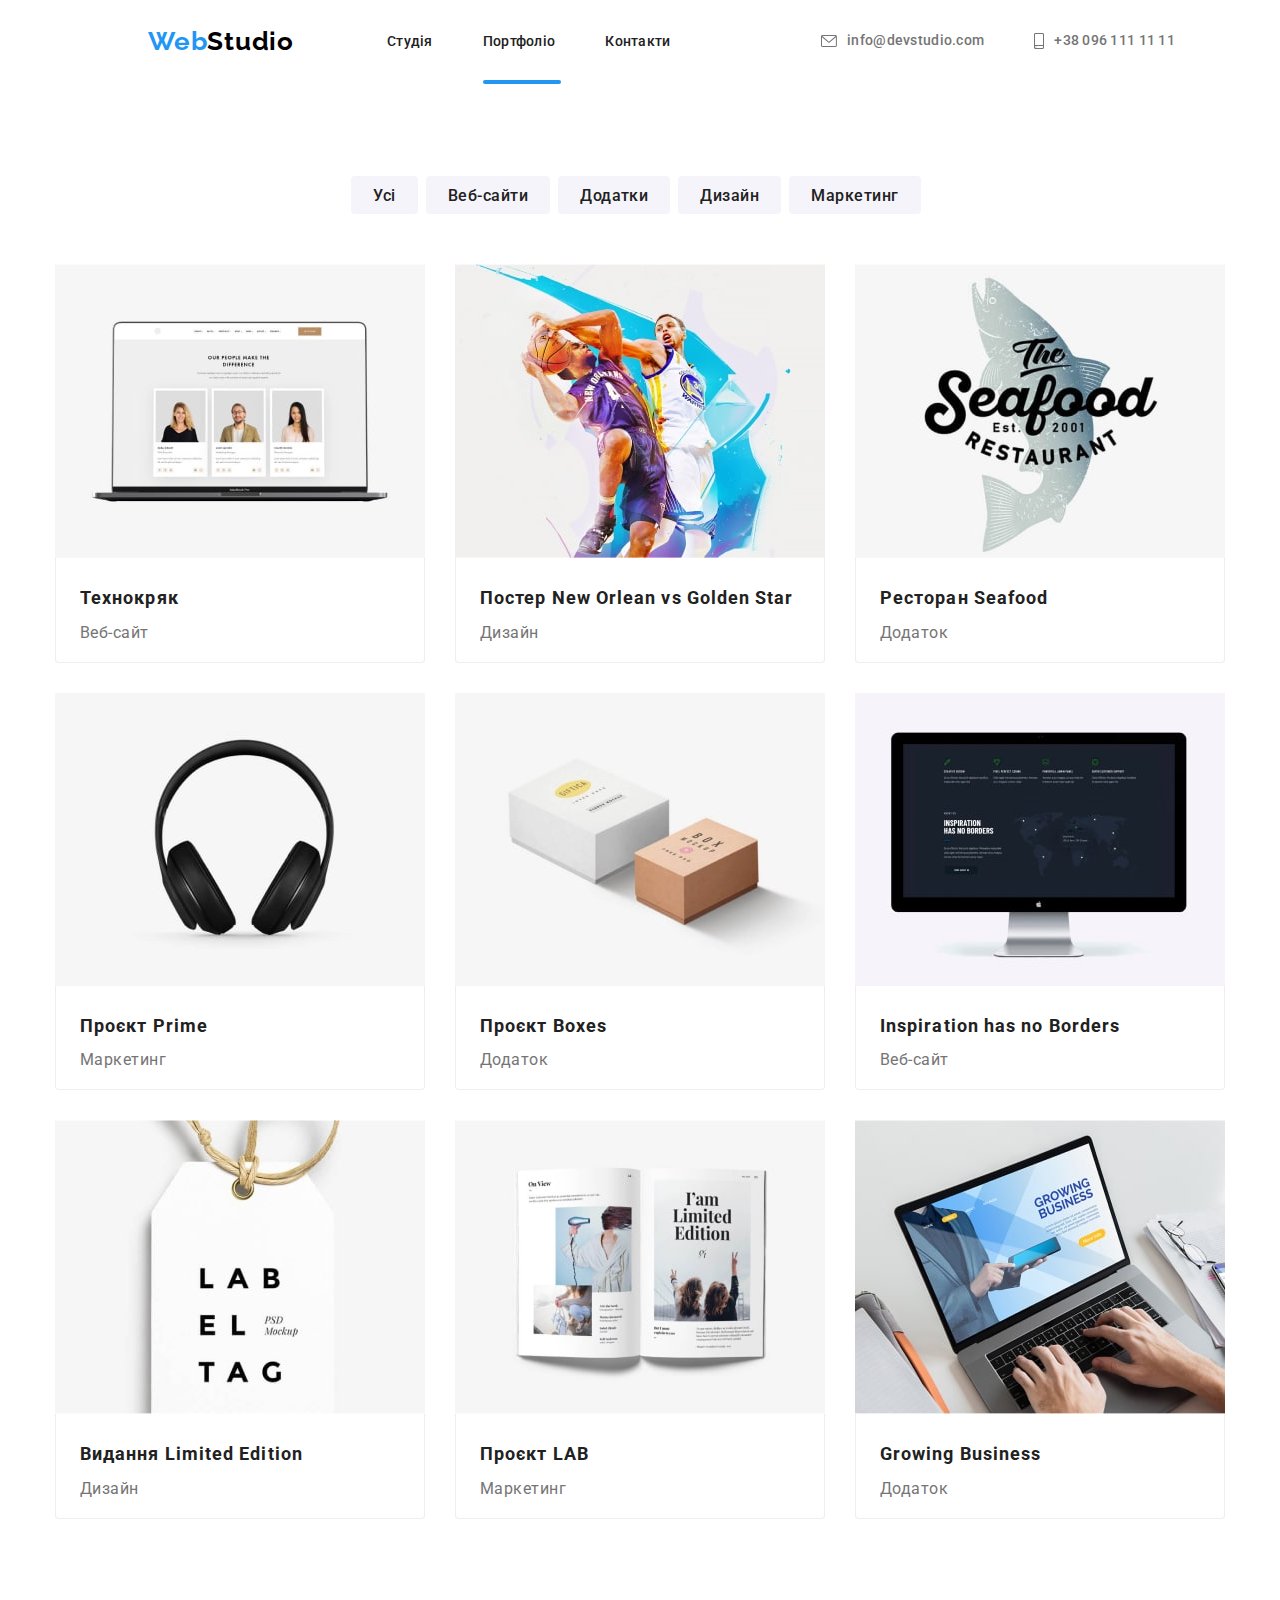
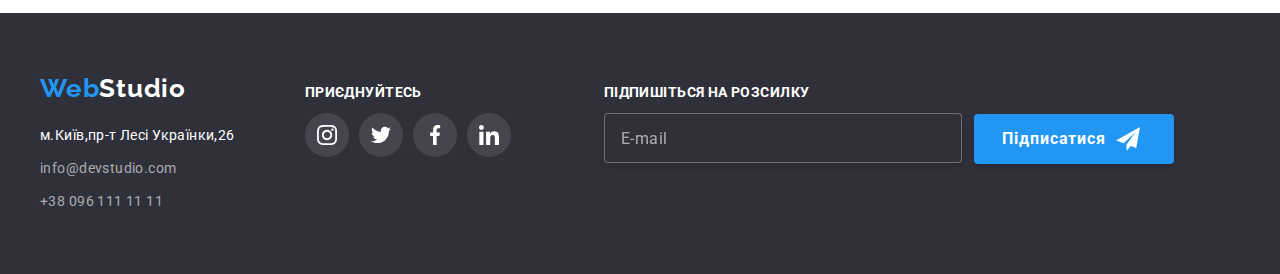
==== portfolio.html @ 2e9f2932 "Add files via upload" ====
<!DOCTYPE html>
<html lang="uk">
  <head>
    <meta charset="UTF-8" />
    <meta http-equiv="X-UA-Compatible" content="IE=edge" />
    <meta name="viewport" content="width=device-width, initial-scale=1.0" />
    <link rel="preconnect" href="https://fonts.googleapis.com" />
    <link rel="preconnect" href="https://fonts.gstatic.com" crossorigin />
    <link rel="preconnect" href="https://fonts.googleapis.com" />
    <link rel="preconnect" href="https://fonts.gstatic.com" crossorigin />
    <link
      href="https://fonts.googleapis.com/css2?family=Raleway:ital,wght@0,700;1,200&family=Roboto:wght@400;500;700;900&display=swap"
      rel="stylesheet"
    />
    <link
      rel="stylesheet"
      href="https://cdnjs.cloudflare.com/ajax/libs/modern-normalize/1.1.0/modern-normalize.min.css"
    />
    <link rel="stylesheet" href="./Styles/styles.css" />
    <link rel="stylesheet" href="./css/main.min.css"/>
    <title>portfolio</title>
  </head>
  <body>
    <header class="header">
      <div class="container header-container">
        <nav class="header-navigation">
          <a href="logo" class="header-navigation__logo">
            <span class="header-navigation__web">Web</span>Studio</a>
          <ul class="header-navigation__list">
            <li class="header-navigation__item">
              <a href="./index.html" class="header-navigation__link">Студія</a>
            </li>
            <li class="header-navigation__item">
              <a href="./portfolio.html" class="header-navigation__link active  current">Портфоліо</a>
            </li>
            <li class="header-navigation__item">
              <a href="Контакти" class="header-navigation__link">Контакти</a>
            </li>
          </ul>
        </nav>
        <ul class="contacts">
          <li class="contacts__list">
            <a href="info@devstudio.com" class="contacts__link">
              <svg class="contact__icon" width="16" height="12">
                <use href="./img/studioimg/symbol-defs.svg#icon-envelope"></use>
              </svg>
              <span> info@devstudio.com</span></a
            >
          </li>
          <li class="contacts__list">
            <a href="tel:+380961111111" class="contacts__link">
              <svg class="contact__icon" width="10" height="16">
                <use href="./img/studioimg/symbol-defs.svg#icon-smartphone"></use>
              </svg>
              <span>+38 096 111 11 11</span></a
            >
          </li>
        </ul>
      </div>
    </header>
    <!-- projects -->
    <main class="section-main">
      <section class="buttons-list">
        <div class="container-portfolio">
          <div class="portfolio-bnt">
            <ul class="btn-items">
              <li>
                <button type="button" class="button pointer btn">Усі</button>
              </li>
              <li>
                <button type="button" class="button pointer btn">
                  Веб-сайти
                </button>
              </li>
              <li>
                <button type="button" class="button pointer btn">
                  Додатки
                </button>
              </li>
              <li>
                <button type="button" class="button pointer btn">Дизайн</button>
              </li>
              <li>
                <button type="button" class="button pointer btn">
                  Маркетинг
                </button>
              </li>
            </ul>
          </div>
          <ul class="portfolio-title">
            <li class="portfolio-list">
              <a class="portfolio-link" href="#">
                <div class="portfolio-overlay">
                  <img
                    src="./img/imgportfolio/img(1).jpg"
                    alt="Розробка Веб-сайта"
                    width="370"
                    height="404"
                  />
                  <p class="overlay-text">
                    Ресурс пропонує комплексні пропозиції з різним рівнем
                    функціоналу та сервісів. Все це дозволить відвідувачу
                    отримати вичерпні відомості про компанію чи приватну особу.
                  </p>
                </div>
                <div class="porfolio-text">
                  <h2 class="portfolio-sample">Технокряк</h2>
                  <p class="portfolio-info">Веб-сайт</p>
                </div>
              </a>
            </li>
            <li class="portfolio-list">
              <a class="portfolio-link" href="#">
                <div class="portfolio-overlay">
                  <img
                    src="./img/imgportfolio/img(2).jpg"
                    alt="Два баскетболиста"
                    width="370"
                  />
                  <p class="overlay-text">
                    Ресурс пропонує комплексні пропозиції з різним рівнем
                    функціоналу та сервісів. Все це дозволить відвідувачу
                    отримати вичерпні відомості про компанію чи приватну особу.
                  </p>
                </div>
                <div class="porfolio-text">
                  <h2 class="portfolio-sample">
                    Постер New Orlean vs Golden Star
                  </h2>
                  <p class="portfolio-info">Дизайн</p>
                </div>
              </a>
            </li>
            <li class="portfolio-list">
              <a class="portfolio-link" href="#">
                <div class="portfolio-overlay">
                  <img
                    src="./img/imgportfolio/img(3).jpg"
                    alt="Логотип ресторана"
                    width="370"
                  />
                  <p class="overlay-text">
                    Ресурс пропонує комплексні пропозиції з різним рівнем
                    функціоналу та сервісів. Все це дозволить відвідувачу
                    отримати вичерпні відомості про компанію чи приватну особу.
                  </p>
                </div>
                <div class="porfolio-text">
                  <h2 class="portfolio-sample">Ресторан Seafood</h2>
                  <p class="portfolio-info">Додаток</p>
                </div>
              </a>
            </li>
            <li class="portfolio-list">
              <a class="portfolio-link" href="#">
                <div class="portfolio-overlay">
                  <img
                    src="./img/imgportfolio/img(4).jpg"
                    alt="Наушники"
                    width="370"
                  />
                  <p class="overlay-text">
                    Ресурс пропонує комплексні пропозиції з різним рівнем
                    функціоналу та сервісів. Все це дозволить відвідувачу
                    отримати вичерпні відомості про компанію чи приватну особу.
                  </p>
                </div>
                <div class="porfolio-text">
                  <h2 class="portfolio-sample">Проєкт Prime</h2>
                  <p class="portfolio-info">Маркетинг</p>
                </div>
              </a>
            </li>
            <li class="portfolio-list">
              <a class="portfolio-link" href="#">
                <div class="portfolio-overlay">
                  <img
                    src="./img/imgportfolio/img(5).jpg"
                    alt="Две коробки"
                    width="370"
                  />
                  <p class="overlay-text">
                    Ресурс пропонує комплексні пропозиції з різним рівнем
                    функціоналу та сервісів. Все це дозволить відвідувачу
                    отримати вичерпні відомості про компанію чи приватну особу.
                  </p>
                </div>
                <div class="porfolio-text">
                  <h2 class="portfolio-sample">Проєкт Boxes</h2>
                  <p class="portfolio-info">Додаток</p>
                </div>
              </a>
            </li>
            <li class="portfolio-list">
              <a class="portfolio-link" href="#">
                <div class="portfolio-overlay">
                  <img
                    src="./img/imgportfolio/img(6).jpg"
                    alt="Дизайн проекта на монитор"
                    width="370"
                  />
                  <p class="overlay-text">
                    Ресурс пропонує комплексні пропозиції з різним рівнем
                    функціоналу та сервісів. Все це дозволить відвідувачу
                    отримати вичерпні відомості про компанію чи приватну особу.
                  </p>
                </div>
                <div class="porfolio-text">
                  <h2 class="portfolio-sample">Inspiration has no Borders</h2>
                  <p class="portfolio-info">Веб-сайт</p>
                </div>
              </a>
            </li>
            <li class="portfolio-list">
              <a class="portfolio-link" href="#">
                <div class="portfolio-overlay">
                  <img
                    src="./img/imgportfolio/img(7).jpg"
                    alt="Открытая книга"
                    width="370"
                  />
                  <p class="overlay-text">
                    Ресурс пропонує комплексні пропозиції з різним рівнем
                    функціоналу та сервісів. Все це дозволить відвідувачу
                    отримати вичерпні відомості про компанію чи приватну особу.
                  </p>
                </div>
                <div class="porfolio-text">
                  <h2 class="portfolio-sample">Видання Limited Edition</h2>
                  <p class="portfolio-info">Дизайн</p>
                </div>
              </a>
            </li>
            <li class="portfolio-list">
              <a class="portfolio-link" href="#">
                <div class="portfolio-overlay">
                  <img
                    src="./img/imgportfolio/img(8).jpg"
                    alt="Тег метки"
                    width="370"
                  />
                  <p class="overlay-text">
                    Ресурс пропонує комплексні пропозиції з різним рівнем
                    функціоналу та сервісів. Все це дозволить відвідувачу
                    отримати вичерпні відомості про компанію чи приватну особу.
                  </p>
                </div>
                <div class="porfolio-text">
                  <h2 class="portfolio-sample">Проєкт LAB</h2>
                  <p class="portfolio-info">Маркетинг</p>
                </div>
              </a>
            </li>
            <li class="portfolio-list">
              <a class="portfolio-link" href="#">
                <div class="portfolio-overlay">
                  <img
                    src="./img/imgportfolio/img(9).jpg"
                    alt="Ноутбук в работе"
                    width="370"
                  />
                  <p class="overlay-text">
                    Ресурс пропонує комплексні пропозиції з різним рівнем
                    функціоналу та сервісів. Все це дозволить відвідувачу
                    отримати вичерпні відомості про компанію чи приватну особу.
                  </p>
                </div>
                <div class="porfolio-text">
                  <h2 class="portfolio-sample">Growing Business</h2>
                  <p class="portfolio-info">Додаток</p>
                </div>
              </a>
            </li>
          </ul>
        </div>
      </section>
    </main>
    <!-- footer -->
    <section class="footer">
      <div class="footer-container">
        <div class="container-footer">
          <a class="footer-container__logo" href="logo"
            ><span class="container-footer___web">Web</span>Studio</a
          >
          <address class="address">
            <ul class="address-title">
              <li class="address-list">
                <a
                  href="https://goo.gl/maps/Uk9epae2cdkcfRPx9"
                  target="_blank"
                  class="address-item"
                  rel="noopener noreferrer nofollow"
                >
                  м.Київ,пр-т Лесі Українки,26</a
                >
              </li>
              <li class="mail-list">
                <a
                  href="mailto:info@devstudio.com"
                  class="mail-item"
                  rel="noopener noreferrer nofollow"
                >
                  info@devstudio.com</a
                >
              </li>
              <li class="tel-list">
                <a href="tel:+380961111111" class="tel-item"
                  >+38 096 111 11 11</a
                >
              </li>
            </ul>
          </address>
        </div>
        <div class="container-social">
          <p class="content-title">Приєднуйтесь</p>
          <ul class="footer-social">
            <li class="icon-footer">
              <a class="footer-icon-link" href="instagram">
                <svg class="icon-instagram" width="20" height="20">
                  <use href="./img/studioimg/symbol-defs.svg#icon-instagram"></use>
                </svg>
              </a>
            </li>
            <li class="icon-footer">
              <a class="footer-icon-link" href="twitter">
                <svg class="icon-twitter" width="20" height="20">
                  <use href="./img/studioimg/symbol-defs.svg#icon-twitter"></use>
                </svg>
              </a>
            </li>
            <li class="icon-footer">
              <a class="footer-icon-link" href="facebook">
                <svg class="icon-facebook" width="20" height="20">
                  <use href="./img/studioimg/symbol-defs.svg#icon-facebook"></use>
                </svg>
              </a>
            </li>
            <li class="icon-footer">
              <a class="footer-icon-link" href="linkedin">
                <svg class="icon-linkedin" width="20" height="20">
                  <use href="./img/studioimg/symbol-defs.svg#icon-linkedin"></use>
                </svg>
              </a>
            </li>
          </ul>
        </div>
        <form class="mailing-list">
          <p class="mailing-text">Підпишіться на розсилку</p>
          <div class="mailing-wrap">
            <label for="mailing">
            <input type="mailing" name="mailing" id="mailing" placeholder="E-mail"></label>
            <button class="mailing-btn" type="submit"><p class="mailing-btn-text">Підписатися</p>
            <svg class="icon-send" width="24" height="24">
              <use href="./img/studioimg/symbol-defs.svg#icon-send"></use>
            </svg>
          </button>
          </div>
        </form>
      </div>
    </section>
  </body>
</html>
---- css/main.min.css ----
@import"https://fonts.googleapis.com/css2?family=Raleway:ital,wght@0,700;1,200&family=Roboto:wght@400;500;700;900&display=swap";:root{--primary-color: #757575;--secondary-color: #212121;--text-color: #ffffff;--logo-color: #000000;--accent-color: #2196f3;--footer-color: #2f303a;--background-body: #f5f5f5;--background-team: #f5f4fa;--header-border-bottom: #ececec;--border-color-clients-icon: #afb1b8;--hover-focus-color: #188ce8;--hero-background: #2f303a;--transition-property: cubic-bezier(0.4, 0, 0.2, 1);--color-address-footer: rgba(255, 255, 255, 0.6);--background-color-icon-footer: rgba(255, 255, 255, 0.1);--box-shadow: rgba(0, 0, 0, 0.15);--hero-background: rgba(47, 48, 58, 0.4);--backdrop-background: rgba(0, 0, 0, 0.2);--input-textarea-border: rgba(33, 33, 33, 0.2);--footer-icon-link: rgba(255, 255, 255, 0.1);--input-placeholder: rgba(255, 255, 255, 0.6);--background-overlay-text: rgba(33, 150, 243, 0.9);--portfolio-text-border: #eeeeee}h1,h2,h3,ul,p{margin:0;padding:0}button{font-family:inherit;padding:0;margin:0;border:none}img{display:block;max-width:100%;height:auto}li{list-style-type:none}.visually-hidden{position:absolute;width:1px;height:1px;margin:-1px;padding:0;overflow:hidden;border:0;clip:rect(0 0 0 0)}/*! modern-normalize v1.1.0 | MIT License | https://github.com/sindresorhus/modern-normalize */*,::before,::after{box-sizing:border-box}html{line-height:1.15;-webkit-text-size-adjust:100%;-moz-tab-size:4;tab-size:4}body{margin:0;font-family:system-ui,-apple-system,"Segoe UI",Roboto,Helvetica,Arial,sans-serif,"Apple Color Emoji","Segoe UI Emoji"}hr{height:0;color:inherit}abbr[title]{text-decoration:underline dotted}b,strong{font-weight:bolder}code,kbd,samp,pre{font-family:ui-monospace,SFMono-Regular,Consolas,"Liberation Mono",Menlo,monospace;font-size:1em}small{font-size:80%}sub,sup{font-size:75%;line-height:0;position:relative;vertical-align:baseline}sub{bottom:-0.25em}sup{top:-0.5em}table{text-indent:0;border-color:inherit}button,input,optgroup,select,textarea{font-family:inherit;font-size:100%;line-height:1.15;margin:0}button,select{text-transform:none}button,[type=button],[type=reset],[type=submit]{-webkit-appearance:button}::-moz-focus-inner{border-style:none;padding:0}:-moz-focusring{outline:1px dotted ButtonText}:-moz-ui-invalid{box-shadow:none}legend{padding:0}progress{vertical-align:baseline}::-webkit-inner-spin-button,::-webkit-outer-spin-button{height:auto}[type=search]{-webkit-appearance:textfield;outline-offset:-2px}::-webkit-search-decoration{-webkit-appearance:none}::-webkit-file-upload-button{-webkit-appearance:button;font:inherit}summary{display:list-item}body{background:var(--background-body);color:var(--primary-color);font-family:"Roboto",sans-serif}.container{display:flex;width:1200px;margin-left:auto;margin-right:auto;padding-left:15px;padding-right:15px}body{background:var(--text-color);color:var(--secondary-color)}.container-portfolio{margin:0 auto;max-width:1200px;padding-right:15px;padding-left:15px}.header-page{border-bottom:1px solid var(--header-border-bottom);background:var(--text-color)}.header-page .header__container{display:block}.active.current::after{display:block;content:"";position:absolute;width:78px;height:4px;top:80px;background:var(--accent-color);border-radius:2px}.header-navigation__web{color:var(--accent-color)}.header-navigation__logo{font-family:"Raleway",sans-serif;font-weight:700;font-size:26px;line-height:1.2;letter-spacing:.03em;color:var(--logo-color);text-decoration:none;padding-top:25px;padding-bottom:25px;margin-left:93px}.header-navigation__web:focus{color:var(--accent-color)}.footer-container__logo{font-family:"Raleway",sans-serif;font-weight:700;font-size:26px;line-height:1.2;letter-spacing:.03em;color:var(--text-color);text-decoration:none;display:block;margin-bottom:20px}.container-footer___web{color:var(--accent-color)}.header-navigation{display:flex;align-items:center}.header-navigation__list{display:flex;align-items:center;padding:32px 0;margin-left:93px}.header-navigation__item{margin-right:50px}.header-navigation__link,.header-navigation__link.current{font-weight:500;font-size:14px;line-height:1.14;letter-spacing:.02em;color:var(--secondary-color);text-decoration:none;transition:color 250ms cubic-bezier(0.4, 0, 0.2, 1)}.header-navigation__link:hover,.header-navigation__link:focus,.header-navigation__link.current:hover,.header-navigation__link.current:focus{color:var(--accent-color)}.current::after{display:block;content:"";position:absolute;width:48px;height:4px;top:78px;background:var(--accent-color);border-radius:2px}.active.current::after{display:block;content:"";position:absolute;width:78px;height:4px;top:80px;background:var(--accent-color);border-radius:2px}.contacts{display:flex;align-items:center;margin-left:auto;justify-items:center}.contacts__list{margin-right:50px;padding:32px 0}.contacts__link{display:flex;font-weight:500;font-size:14px;line-height:1.14;letter-spacing:.02em;color:var(--primary-color);text-decoration:none;margin-left:auto;transition:color 250ms cubic-bezier(0.4, 0, 0.2, 1)}.contacts__link:hover,.contacts__link:focus{color:var(--accent-color)}.contact__icon{fill:currentColor;margin-right:10px;margin-top:auto;margin-bottom:auto}.hero{max-width:1600px;margin-left:auto;margin-right:auto;padding-left:15px;padding-right:15px;padding-top:200px;padding-bottom:200px;background:var(--hero-background);background-image:linear-gradient(var(--hero-background), var(--hero-background)),url(../img/studioimg/heroimg.jpg)}.hero__title{font-weight:900;font-size:44px;line-height:1.36;letter-spacing:.06em;color:var(--text-color);margin-bottom:30px;text-transform:uppercase;text-align:center;width:696px;margin-left:auto;margin-right:auto}.skills{padding-bottom:94px;padding-top:94px}.skills__container{width:1200px;margin-left:auto;margin-right:auto;padding-left:15px;padding-right:15px;display:flex}.skills__icon{display:flex;justify-content:center;align-items:center;width:270px;height:120px;background-color:var(--background-team);margin-bottom:30px;border-radius:4px}.skills__list{display:flex;gap:30px;width:270px;height:120px;background-color:var(--background-team);margin-bottom:30px;border-radius:4px}.skills__item{display:block}.skills__title{font-weight:700;font-size:14px;line-height:1.14;letter-spacing:.03em;color:var(--secondary-color);text-transform:uppercase}.skills__text{font-size:14px;line-height:1.71;letter-spacing:.03em;color:var(--primary-color);margin-top:10px}.section-we-do{padding-top:94px;padding-bottom:0px;position:relative}.container-we-do{width:1200px;margin-left:auto;margin-right:auto;padding-left:15px;padding-right:15px}.we-do-title{font-weight:700;font-size:36px;line-height:1.16;letter-spacing:.03em;text-align:center;color:var(--secondary-color);margin-bottom:50px}.product-work{display:flex;position:absolute;top:0;left:0;content:"";width:370px}.we-do-list{display:flex;justify-content:center;gap:30px;padding-inline-start:0px}.img-block{display:block;width:370px}.we-do-work{position:absolute;display:flex;justify-content:center;align-items:center;width:370px;height:70px;bottom:0;font-weight:700;font-size:14px;line-height:1.14px;letter-spacing:.03em;text-transform:uppercase;color:var(--text-color);background:rgba(47,48,58,.8)}.section-team{padding-top:94px;padding-bottom:94px;background:var(--text-color)}.container-team{width:1200px;margin-left:auto;margin-right:auto;padding-left:15px;padding-right:15px}.team-title{margin-bottom:50px}.team-list{display:flex;justify-content:center;gap:30px;padding-inline-start:0px}.team-item{flex-basis:270px;background-color:var(--main-light-color);box-shadow:0px 1px 3px rgba(0,0,0,.12),0px 1px 1px rgba(0,0,0,.14),0px 2px 1px rgba(0,0,0,.2);border-radius:0px 0px 4px 4px}.team-img{display:block;width:270px}.team-member{padding:30px 30px}.team-title{font-weight:700;font-size:36px;line-height:1.16;text-align:center;letter-spacing:.03em;color:var(--secondary-color)}.teams-text{color:var(--primary-color);font-size:16px;line-height:1.19;letter-spacing:.03em;text-align:center;margin-top:10px}.team-people{color:var(--secondary-color);font-weight:500;font-size:16px;line-height:1.19;letter-spacing:.03em;text-align:center}.icon-social{display:flex;justify-content:center;align-items:center;gap:10px;margin-top:16px}.icon-link{display:flex;justify-content:center;align-items:center;width:44px;height:44px;border-radius:50%;color:var(--border-color-clients-icon);transition-property:color,border-radius;transition-duration:250ms;transition-timing-function:cubic-bezier(0.4, 0, 0.2, 1)}.icon-link:hover,.icon-link:focus{background-color:var(--accent-color);color:var(--text-color)}.icon-svg{fill:currentColor}.regular-customers{width:1200px;margin:0 auto}.customers-title{font-weight:700;font-size:36px;line-height:1.16px;text-align:center;letter-spacing:.03em;color:var(--secondary-color);padding-top:94px;padding-bottom:50px}.container-customers{display:flex;justify-content:center;align-items:center;padding-bottom:94px}.logo-link{display:flex;justify-content:center;align-items:center;width:170px;height:92px;border:1px solid;border-radius:4px;color:var(--border-color-clients-icon);transition-property:color,border;transition-duration:250ms;transition-timing-function:cubic-bezier(0.4, 0, 0.2, 1)}.logo-link:hover,.logo-link:focus{color:var(--accent-color)}.customers-items{width:170px;height:92px}.customers-list{display:flex;justify-content:center;align-items:center;gap:30px}.icon-group{fill:currentColor}.footer-container{width:1200px;margin:0 auto;display:flex;align-items:baseline}.footer{background:var(--footer-color);padding-top:60px;padding-bottom:60px;margin-left:auto;margin-right:auto;padding-left:15px;padding-right:15px}.address-title .address-link{color:var(--text-color);text-decoration:none;font-style:normal}.address-title .address-link:hover,.address-title .address-link:hover{color:var(--accent-color)}.address-list{margin-bottom:9px}.mail-list{margin-bottom:9px}.address-list .address-item{font-size:14px;line-height:1.71;letter-spacing:.03em;color:var(--text-color);text-decoration:none;font-style:normal;transition:color 250ms cubic-bezier(0.4, 0, 0.2, 1)}.address-list .address-item:hover{color:var(--accent-color)}.address-title .mail-item,.address-title .tel-item,.address-link{font-size:14px;line-height:1.71;color:var(--color-address-footer);letter-spacing:.03em;text-decoration:none;font-style:normal;transition:color 250ms cubic-bezier(0.4, 0, 0.2, 1)}.address-title .mail-item:hover,.address-title .tel-item:hover,.address-link:hover{color:var(--accent-color)}.address-item{display:inline-block}.container-social{margin-left:70px}.content-title{font-weight:700;font-size:14px;line-height:1.14px;letter-spacing:.03em;text-transform:uppercase;color:var(--text-color);margin-bottom:20px}.footer-social{display:flex;justify-content:center;align-items:baseline;gap:10px}.footer-icon-link{display:flex;justify-content:center;align-items:center;background-color:var(--footer-icon-link);width:44px;height:44px;border-radius:50%;transition:background-color 250ms cubic-bezier(0.4, 0, 0.2, 1)}.footer-icon-link:focus,.footer-icon-link:hover{background-color:var(--accent-color)}.mailing-list{margin-left:93px}.mailing-wrap{display:flex;align-items:baseline}.mailing-list input::placeholder{display:flex;align-items:center;font-weight:400;font-size:16px;line-height:1.25px;letter-spacing:.03em;color:var(--input-placeholder)}.mailing-text{font-weight:700;font-size:14px;line-height:1.14px;letter-spacing:.03em;text-transform:uppercase;color:var(--text-color)}.mailing-wrap input{cursor:pointer;outline:none;width:358px;height:50px;margin-top:20px;padding-left:16px;color:var(--text-color);background:var(--footer-color);border-radius:4px;border:1px solid rgba(255,255,255,.3);filter:drop-shadow(0px 4px 4px rgba(0, 0, 0, 0.15));transition-property:drop-shadow,border;transition-duration:250ms;transition-timing-function:cubic-bezier(0.4, 0, 0.2, 1)}.mailing-wrap input:focus{border:1px solid var(--accent-color)}.mailing-btn{width:200px;height:50px;display:flex;align-items:center;margin-left:12px;color:var(--text-color);background:var(--accent-color);box-shadow:0px 4px 4px rgba(0,0,0,.15);border-radius:4px;cursor:pointer}.mailing-btn-text{font-weight:700;font-size:16px;line-height:1.88px;letter-spacing:.06em;margin-left:28px}.icon-send{margin-left:10px}.hero__button.pointer{cursor:pointer}.hero__button{display:flex;font-weight:700;font-size:16px;line-height:1.99;letter-spacing:.06em;margin:0 auto;padding:10px 32px;background:var(--accent-color);color:var(--text-color);box-shadow:0px 4px 4px var(--box-shadow);border-radius:4px}.hero__button:focus,.hero__button:hover{background:var(--hover-focus-color)}.checkbox-btn{display:flex;align-items:center;justify-content:center;width:16px;height:15px;margin-right:7px;cursor:pointer;border:2px solid var(--secondary-color);border-radius:2px;transition-property:background,border;transition-duration:250ms;transition-timing-function:cubic-bezier(0.4, 0, 0.2, 1)}.accept input:checked+.checkbox-btn{background:var(--accent-color);border:.2px solid var(--accent-color)}.agree{display:flex;align-items:center;justify-content:center;cursor:pointer;font-weight:400;font-size:14px;line-height:1.71px;letter-spacing:.03em}.agree-link{margin-left:5px;text-decoration-line:underline;color:var(--accent-color)}.btn{height:38px;font-weight:500;font-size:16px;line-height:1.7px;letter-spacing:.03em;padding:6px 22px;margin-right:8px;border-radius:4px;color:var(--secondary-color);background-color:var(--background-team);transition-property:color,background-color,box-shadow;transition-duration:250ms;transition-timing-function:cubic-bezier(0.4, 0, 0.2, 1)}.btn:hover,.btn:focus{color:var(--text-color);background-color:var(--accent-color);box-shadow:0px 3px 1px rgba(0,0,0,.1),0px 1px 2px rgba(0,0,0,.08),0px 2px 2px rgba(0,0,0,.12)}.button.pointer:nth-child(5){margin-right:0}.buttons-list{padding-top:94px;padding-bottom:94px;align-items:center}.btn-items{font-weight:500;font-size:16px;line-height:1.62;letter-spacing:.03em;margin-bottom:50px;justify-content:center;display:flex}.btn:hover,.btn:focus{color:var(--text-color);background-color:var(--accent-color);box-shadow:0px 3px 1px rgba(0,0,0,.1),0px 1px 2px rgba(0,0,0,.08),0px 2px 2px rgba(0,0,0,.12)}.backdrop{position:fixed;top:0;left:0;width:100%;height:100%;background:var(--backdrop-background);transition:opacity 250ms cubic-bezier(0.4, 0, 0.2, 1),visibility 250ms}.is-hidden{opacity:0;pointer-events:none;visibility:hidden}.modal{position:absolute;top:50%;left:50%;transform:translate(-50%, -50%);min-width:528px;max-height:581px;padding:40px;box-shadow:0px 1px 3px rgba(0,0,0,.12),0px 1px 1px rgba(0,0,0,.14),0px 2px 1px rgba(0,0,0,.2);border-radius:4px;background:var(--text-color)}.modal-form{margin-top:12px}.modal .close-button{position:absolute;display:flex;justify-content:center;align-items:center;width:30px;height:30px;top:8px;right:8px;cursor:pointer;border-radius:50%;background-color:var(--text-color);border:1px solid rgba(0,0,0,.1);transition:background-color 250ms cubic-bezier(0.4, 0, 0.2, 1)}.modal .close-button:hover,.modal .close-button:focus{fill:var(--accent-color)}.modal-title{padding-top:12px;font-weight:700;font-size:20px;line-height:1.15px;text-align:center;letter-spacing:.03em;color:var(--secondary-color)}.form-element{display:flex;flex-direction:column;margin-top:10px;cursor:pointer}.form-element label{padding-top:10px;font-weight:400;font-size:12px;line-height:1.16px;letter-spacing:.01em;color:var(--primary-color)}.accept label{display:contents;font-weight:400;font-size:14px;line-height:1.71px;letter-spacing:.03em;color:var(--primary-color)}.input-wrap{position:relative;padding-top:4px}.form-element svg{position:absolute;top:28px;left:12px;transform:translateY(-50%)}.form-element input{width:100%;height:40px;padding-left:42px;margin-top:4px;border:1px solid var(--input-textarea-border);border-radius:4px;outline:none;transition-property:border,fill,svg;transition-duration:250ms;transition-timing-function:cubic-bezier(0.4, 0, 0.2, 1)}.form-element input:focus{border:1px solid var(--accent-color)}.form-element input:focus+svg{fill:var(--accent-color)}.form-element textarea{font-weight:400;font-size:12px;letter-spacing:.01em;padding:12px 16px;height:138px;border:1px solid var(--input-textarea-border);border-radius:4px;margin-top:10px;resize:none;transition-property:border;transition-duration:250ms;transition-timing-function:cubic-bezier(0.4, 0, 0.2, 1)}.form-element textarea:focus{outline:none;border:1px solid var(--accent-color)}.accept{display:flex;justify-content:center;margin-top:20px;padding:0 11px}.checkbox-btn{display:flex;align-items:center;justify-content:center;width:16px;height:15px;margin-right:7px;cursor:pointer;border:2px solid var(--secondary-color);border-radius:2px;transition-property:background,border;transition-duration:250ms;transition-timing-function:cubic-bezier(0.4, 0, 0.2, 1)}.accept input:checked+.checkbox-btn{background:var(--accent-color);border:.2px solid var(--accent-color)}.agree{display:flex;align-items:center;justify-content:center;cursor:pointer;font-weight:400;font-size:14px;line-height:1.71px;letter-spacing:.03em}.agree-link{margin-left:5px;text-decoration-line:underline;color:var(--accent-color)}.submit-text{font-weight:700;font-size:16px;line-height:1.88px;letter-spacing:.06em;color:var(--text-color)}.submit-modal{display:flex;align-items:center;justify-content:center;cursor:pointer;width:200px;height:50px;margin:30px auto 40px;background-color:var(--accent-color);border-radius:4px;transition-property:background-color,box-shadow;transition-duration:250ms;transition-timing-function:cubic-bezier(0.4, 0, 0.2, 1)}.submit-modal:hover{background:var(--accent-color);box-shadow:0px 4px 4px rgba(0,0,0,.15)}.portfolio-title{display:flex;flex-wrap:wrap}.portfolio-list{flex-basis:370px;margin-right:30px;margin-bottom:30px;gap:30px}.portfolio-link{display:block;text-decoration:none;transition-property:box-shadow;transition-duration:250ms;transition-timing-function:cubic-bezier(0.4, 0, 0.2, 1)}.portfolio-link:hover,.portfolio-link:focus{box-shadow:0px 1px 1px rgba(0,0,0,.12),0px 4px 4px rgba(0,0,0,.06),1px 4px 6px rgba(0,0,0,.16)}.portfolio-list:nth-child(3n){margin-right:0}.portfolio-list:nth-last-child(-n+3){margin-bottom:0}.portfolio-sample{font-weight:700;font-size:18px;line-height:2.25;letter-spacing:.06em;color:var(--secondary-color)}.portfolio-overlay{position:relative;overflow:hidden}.overlay-text{position:relative;overflow:hidden}.overlay-text{position:absolute;top:0;left:0;height:100%;background:var(--background-overlay-text);padding:63px 24px;font-weight:400;font-size:18px;line-height:1.56;letter-spacing:.03em;color:var(--text-color);opacity:0;transform:translateY(100%);transition:transform 250ms cubic-bezier(0.4, 0, 0.2, 1)}.portfolio-list:hover .overlay-text{opacity:1;transform:translateY(0)}.portfolio-info{font-size:16px;line-height:1.19;letter-spacing:.03em;color:var(--primary-color);margin-top:4px}.porfolio-text{padding:20px 24px 20px 24px;border-radius:0px 0px 4px 4px;border:1px solid var(--portfolio-text-border);border-top:0}/*# sourceMappingURL=main.min.css.map */
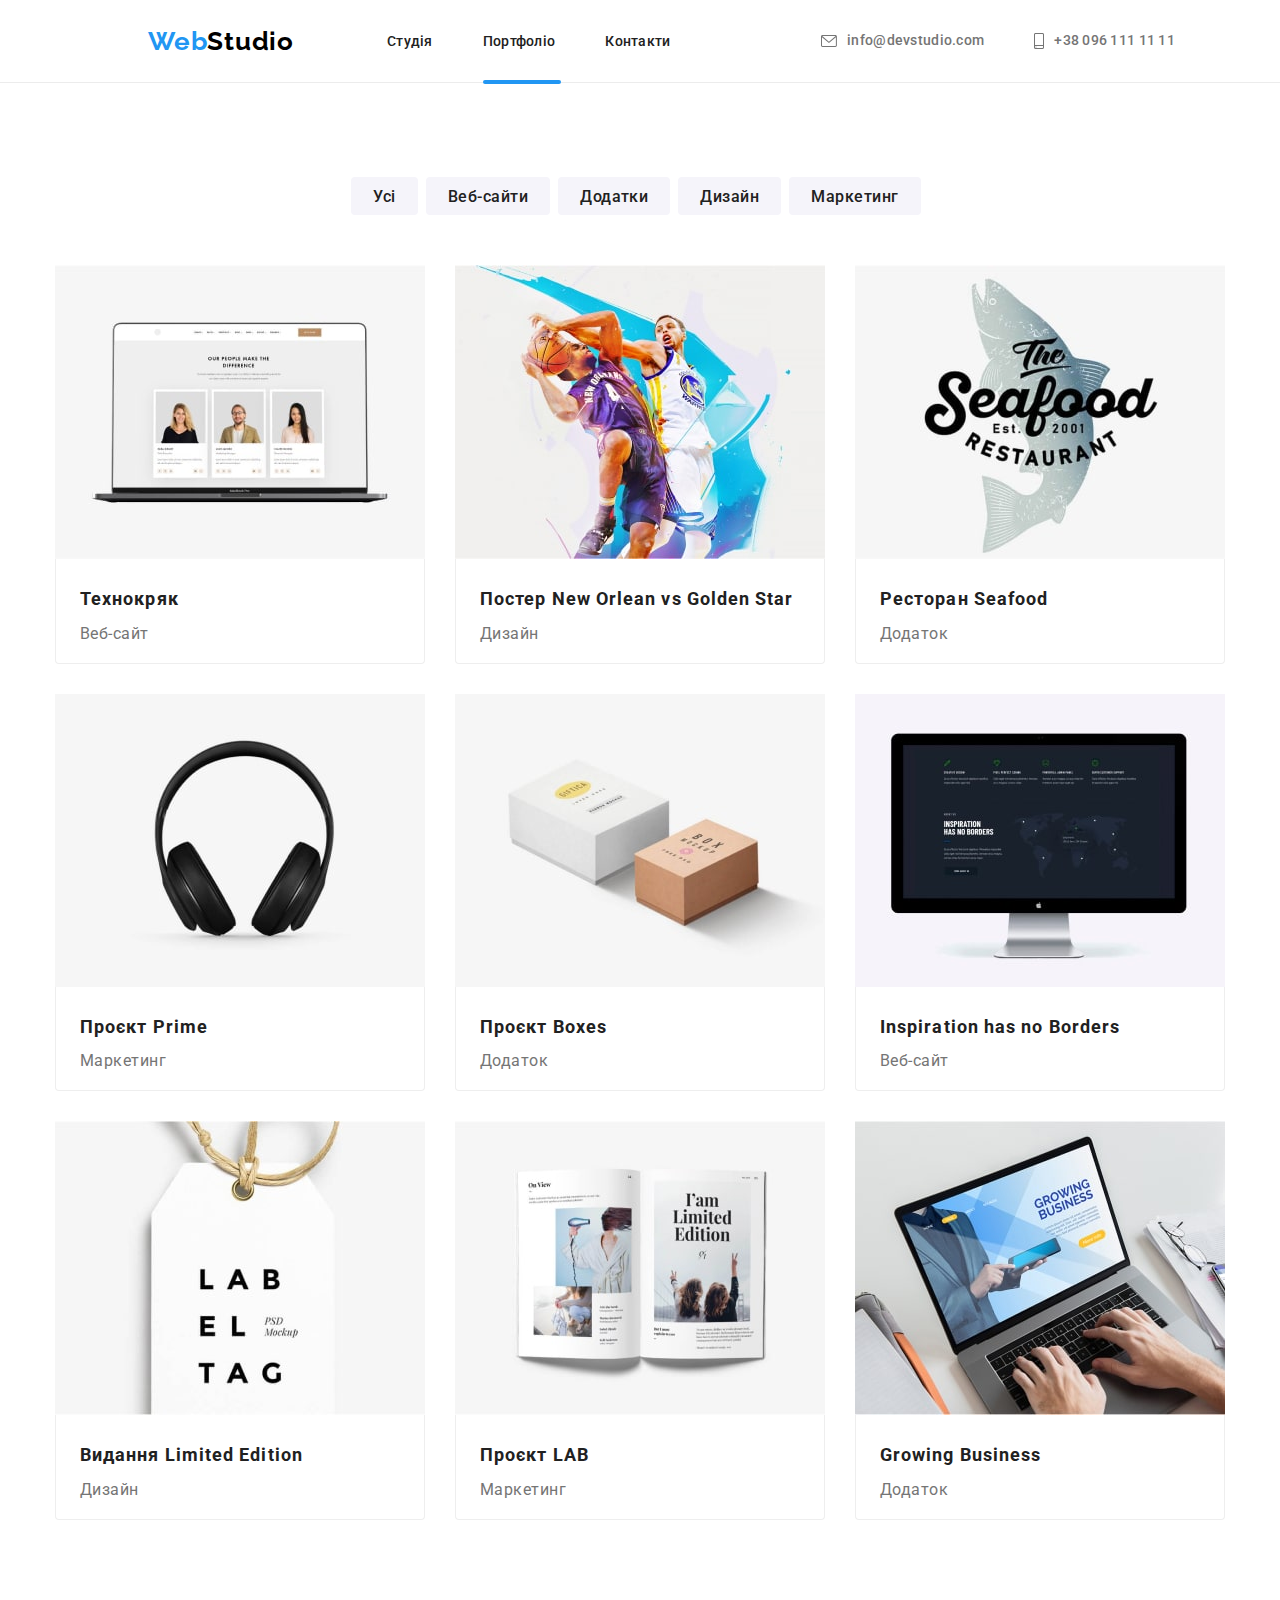
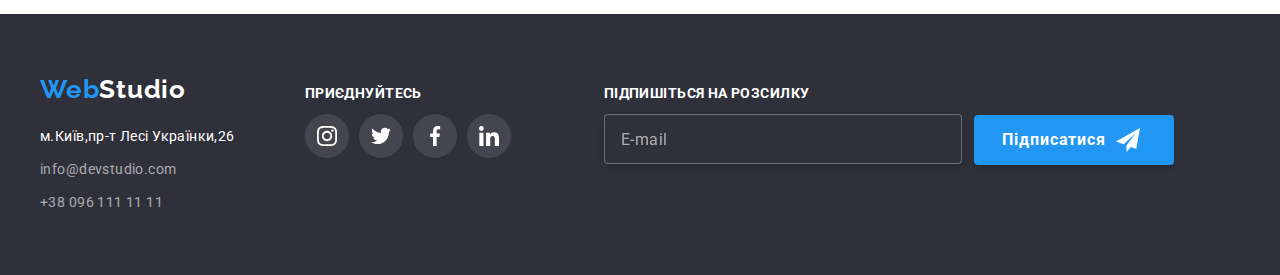
==== commit e70407c0: "Add files via upload" ====
--- a/portfolio.html
+++ b/portfolio.html
@@ -31,7 +31,7 @@
               <a href="./index.html" class="header-navigation__link">Студія</a>
             </li>
             <li class="header-navigation__item">
-              <a href="./portfolio.html" class="header-navigation__link active  current">Портфоліо</a>
+              <a href="./portfolio.html" class="header-navigation__link-active-current">Портфоліо</a>
             </li>
             <li class="header-navigation__item">
               <a href="Контакти" class="header-navigation__link">Контакти</a>
@@ -60,10 +60,10 @@
     </header>
     <!-- projects -->
     <main class="section-main">
-      <section class="buttons-list">
+      <section class="btn_portfolio">
         <div class="container-portfolio">
           <div class="portfolio-bnt">
-            <ul class="btn-items">
+            <ul class="btn-list">
               <li>
                 <button type="button" class="button pointer btn">Усі</button>
               </li>
--- a/css/main.min.css
+++ b/css/main.min.css
@@ -1 +1 @@
-@import"https://fonts.googleapis.com/css2?family=Raleway:ital,wght@0,700;1,200&family=Roboto:wght@400;500;700;900&display=swap";:root{--primary-color: #757575;--secondary-color: #212121;--text-color: #ffffff;--logo-color: #000000;--accent-color: #2196f3;--footer-color: #2f303a;--background-body: #f5f5f5;--background-team: #f5f4fa;--header-border-bottom: #ececec;--border-color-clients-icon: #afb1b8;--hover-focus-color: #188ce8;--hero-background: #2f303a;--transition-property: cubic-bezier(0.4, 0, 0.2, 1);--color-address-footer: rgba(255, 255, 255, 0.6);--background-color-icon-footer: rgba(255, 255, 255, 0.1);--box-shadow: rgba(0, 0, 0, 0.15);--hero-background: rgba(47, 48, 58, 0.4);--backdrop-background: rgba(0, 0, 0, 0.2);--input-textarea-border: rgba(33, 33, 33, 0.2);--footer-icon-link: rgba(255, 255, 255, 0.1);--input-placeholder: rgba(255, 255, 255, 0.6);--background-overlay-text: rgba(33, 150, 243, 0.9);--portfolio-text-border: #eeeeee}h1,h2,h3,ul,p{margin:0;padding:0}button{font-family:inherit;padding:0;margin:0;border:none}img{display:block;max-width:100%;height:auto}li{list-style-type:none}.visually-hidden{position:absolute;width:1px;height:1px;margin:-1px;padding:0;overflow:hidden;border:0;clip:rect(0 0 0 0)}/*! modern-normalize v1.1.0 | MIT License | https://github.com/sindresorhus/modern-normalize */*,::before,::after{box-sizing:border-box}html{line-height:1.15;-webkit-text-size-adjust:100%;-moz-tab-size:4;tab-size:4}body{margin:0;font-family:system-ui,-apple-system,"Segoe UI",Roboto,Helvetica,Arial,sans-serif,"Apple Color Emoji","Segoe UI Emoji"}hr{height:0;color:inherit}abbr[title]{text-decoration:underline dotted}b,strong{font-weight:bolder}code,kbd,samp,pre{font-family:ui-monospace,SFMono-Regular,Consolas,"Liberation Mono",Menlo,monospace;font-size:1em}small{font-size:80%}sub,sup{font-size:75%;line-height:0;position:relative;vertical-align:baseline}sub{bottom:-0.25em}sup{top:-0.5em}table{text-indent:0;border-color:inherit}button,input,optgroup,select,textarea{font-family:inherit;font-size:100%;line-height:1.15;margin:0}button,select{text-transform:none}button,[type=button],[type=reset],[type=submit]{-webkit-appearance:button}::-moz-focus-inner{border-style:none;padding:0}:-moz-focusring{outline:1px dotted ButtonText}:-moz-ui-invalid{box-shadow:none}legend{padding:0}progress{vertical-align:baseline}::-webkit-inner-spin-button,::-webkit-outer-spin-button{height:auto}[type=search]{-webkit-appearance:textfield;outline-offset:-2px}::-webkit-search-decoration{-webkit-appearance:none}::-webkit-file-upload-button{-webkit-appearance:button;font:inherit}summary{display:list-item}body{background:var(--background-body);color:var(--primary-color);font-family:"Roboto",sans-serif}.container{display:flex;width:1200px;margin-left:auto;margin-right:auto;padding-left:15px;padding-right:15px}body{background:var(--text-color);color:var(--secondary-color)}.container-portfolio{margin:0 auto;max-width:1200px;padding-right:15px;padding-left:15px}.header-page{border-bottom:1px solid var(--header-border-bottom);background:var(--text-color)}.header-page .header__container{display:block}.active.current::after{display:block;content:"";position:absolute;width:78px;height:4px;top:80px;background:var(--accent-color);border-radius:2px}.header-navigation__web{color:var(--accent-color)}.header-navigation__logo{font-family:"Raleway",sans-serif;font-weight:700;font-size:26px;line-height:1.2;letter-spacing:.03em;color:var(--logo-color);text-decoration:none;padding-top:25px;padding-bottom:25px;margin-left:93px}.header-navigation__web:focus{color:var(--accent-color)}.footer-container__logo{font-family:"Raleway",sans-serif;font-weight:700;font-size:26px;line-height:1.2;letter-spacing:.03em;color:var(--text-color);text-decoration:none;display:block;margin-bottom:20px}.container-footer___web{color:var(--accent-color)}.header-navigation{display:flex;align-items:center}.header-navigation__list{display:flex;align-items:center;padding:32px 0;margin-left:93px}.header-navigation__item{margin-right:50px}.header-navigation__link,.header-navigation__link.current{font-weight:500;font-size:14px;line-height:1.14;letter-spacing:.02em;color:var(--secondary-color);text-decoration:none;transition:color 250ms cubic-bezier(0.4, 0, 0.2, 1)}.header-navigation__link:hover,.header-navigation__link:focus,.header-navigation__link.current:hover,.header-navigation__link.current:focus{color:var(--accent-color)}.current::after{display:block;content:"";position:absolute;width:48px;height:4px;top:78px;background:var(--accent-color);border-radius:2px}.active.current::after{display:block;content:"";position:absolute;width:78px;height:4px;top:80px;background:var(--accent-color);border-radius:2px}.contacts{display:flex;align-items:center;margin-left:auto;justify-items:center}.contacts__list{margin-right:50px;padding:32px 0}.contacts__link{display:flex;font-weight:500;font-size:14px;line-height:1.14;letter-spacing:.02em;color:var(--primary-color);text-decoration:none;margin-left:auto;transition:color 250ms cubic-bezier(0.4, 0, 0.2, 1)}.contacts__link:hover,.contacts__link:focus{color:var(--accent-color)}.contact__icon{fill:currentColor;margin-right:10px;margin-top:auto;margin-bottom:auto}.hero{max-width:1600px;margin-left:auto;margin-right:auto;padding-left:15px;padding-right:15px;padding-top:200px;padding-bottom:200px;background:var(--hero-background);background-image:linear-gradient(var(--hero-background), var(--hero-background)),url(../img/studioimg/heroimg.jpg)}.hero__title{font-weight:900;font-size:44px;line-height:1.36;letter-spacing:.06em;color:var(--text-color);margin-bottom:30px;text-transform:uppercase;text-align:center;width:696px;margin-left:auto;margin-right:auto}.skills{padding-bottom:94px;padding-top:94px}.skills__container{width:1200px;margin-left:auto;margin-right:auto;padding-left:15px;padding-right:15px;display:flex}.skills__icon{display:flex;justify-content:center;align-items:center;width:270px;height:120px;background-color:var(--background-team);margin-bottom:30px;border-radius:4px}.skills__list{display:flex;gap:30px;width:270px;height:120px;background-color:var(--background-team);margin-bottom:30px;border-radius:4px}.skills__item{display:block}.skills__title{font-weight:700;font-size:14px;line-height:1.14;letter-spacing:.03em;color:var(--secondary-color);text-transform:uppercase}.skills__text{font-size:14px;line-height:1.71;letter-spacing:.03em;color:var(--primary-color);margin-top:10px}.section-we-do{padding-top:94px;padding-bottom:0px;position:relative}.container-we-do{width:1200px;margin-left:auto;margin-right:auto;padding-left:15px;padding-right:15px}.we-do-title{font-weight:700;font-size:36px;line-height:1.16;letter-spacing:.03em;text-align:center;color:var(--secondary-color);margin-bottom:50px}.product-work{display:flex;position:absolute;top:0;left:0;content:"";width:370px}.we-do-list{display:flex;justify-content:center;gap:30px;padding-inline-start:0px}.img-block{display:block;width:370px}.we-do-work{position:absolute;display:flex;justify-content:center;align-items:center;width:370px;height:70px;bottom:0;font-weight:700;font-size:14px;line-height:1.14px;letter-spacing:.03em;text-transform:uppercase;color:var(--text-color);background:rgba(47,48,58,.8)}.section-team{padding-top:94px;padding-bottom:94px;background:var(--text-color)}.container-team{width:1200px;margin-left:auto;margin-right:auto;padding-left:15px;padding-right:15px}.team-title{margin-bottom:50px}.team-list{display:flex;justify-content:center;gap:30px;padding-inline-start:0px}.team-item{flex-basis:270px;background-color:var(--main-light-color);box-shadow:0px 1px 3px rgba(0,0,0,.12),0px 1px 1px rgba(0,0,0,.14),0px 2px 1px rgba(0,0,0,.2);border-radius:0px 0px 4px 4px}.team-img{display:block;width:270px}.team-member{padding:30px 30px}.team-title{font-weight:700;font-size:36px;line-height:1.16;text-align:center;letter-spacing:.03em;color:var(--secondary-color)}.teams-text{color:var(--primary-color);font-size:16px;line-height:1.19;letter-spacing:.03em;text-align:center;margin-top:10px}.team-people{color:var(--secondary-color);font-weight:500;font-size:16px;line-height:1.19;letter-spacing:.03em;text-align:center}.icon-social{display:flex;justify-content:center;align-items:center;gap:10px;margin-top:16px}.icon-link{display:flex;justify-content:center;align-items:center;width:44px;height:44px;border-radius:50%;color:var(--border-color-clients-icon);transition-property:color,border-radius;transition-duration:250ms;transition-timing-function:cubic-bezier(0.4, 0, 0.2, 1)}.icon-link:hover,.icon-link:focus{background-color:var(--accent-color);color:var(--text-color)}.icon-svg{fill:currentColor}.regular-customers{width:1200px;margin:0 auto}.customers-title{font-weight:700;font-size:36px;line-height:1.16px;text-align:center;letter-spacing:.03em;color:var(--secondary-color);padding-top:94px;padding-bottom:50px}.container-customers{display:flex;justify-content:center;align-items:center;padding-bottom:94px}.logo-link{display:flex;justify-content:center;align-items:center;width:170px;height:92px;border:1px solid;border-radius:4px;color:var(--border-color-clients-icon);transition-property:color,border;transition-duration:250ms;transition-timing-function:cubic-bezier(0.4, 0, 0.2, 1)}.logo-link:hover,.logo-link:focus{color:var(--accent-color)}.customers-items{width:170px;height:92px}.customers-list{display:flex;justify-content:center;align-items:center;gap:30px}.icon-group{fill:currentColor}.footer-container{width:1200px;margin:0 auto;display:flex;align-items:baseline}.footer{background:var(--footer-color);padding-top:60px;padding-bottom:60px;margin-left:auto;margin-right:auto;padding-left:15px;padding-right:15px}.address-title .address-link{color:var(--text-color);text-decoration:none;font-style:normal}.address-title .address-link:hover,.address-title .address-link:hover{color:var(--accent-color)}.address-list{margin-bottom:9px}.mail-list{margin-bottom:9px}.address-list .address-item{font-size:14px;line-height:1.71;letter-spacing:.03em;color:var(--text-color);text-decoration:none;font-style:normal;transition:color 250ms cubic-bezier(0.4, 0, 0.2, 1)}.address-list .address-item:hover{color:var(--accent-color)}.address-title .mail-item,.address-title .tel-item,.address-link{font-size:14px;line-height:1.71;color:var(--color-address-footer);letter-spacing:.03em;text-decoration:none;font-style:normal;transition:color 250ms cubic-bezier(0.4, 0, 0.2, 1)}.address-title .mail-item:hover,.address-title .tel-item:hover,.address-link:hover{color:var(--accent-color)}.address-item{display:inline-block}.container-social{margin-left:70px}.content-title{font-weight:700;font-size:14px;line-height:1.14px;letter-spacing:.03em;text-transform:uppercase;color:var(--text-color);margin-bottom:20px}.footer-social{display:flex;justify-content:center;align-items:baseline;gap:10px}.footer-icon-link{display:flex;justify-content:center;align-items:center;background-color:var(--footer-icon-link);width:44px;height:44px;border-radius:50%;transition:background-color 250ms cubic-bezier(0.4, 0, 0.2, 1)}.footer-icon-link:focus,.footer-icon-link:hover{background-color:var(--accent-color)}.mailing-list{margin-left:93px}.mailing-wrap{display:flex;align-items:baseline}.mailing-list input::placeholder{display:flex;align-items:center;font-weight:400;font-size:16px;line-height:1.25px;letter-spacing:.03em;color:var(--input-placeholder)}.mailing-text{font-weight:700;font-size:14px;line-height:1.14px;letter-spacing:.03em;text-transform:uppercase;color:var(--text-color)}.mailing-wrap input{cursor:pointer;outline:none;width:358px;height:50px;margin-top:20px;padding-left:16px;color:var(--text-color);background:var(--footer-color);border-radius:4px;border:1px solid rgba(255,255,255,.3);filter:drop-shadow(0px 4px 4px rgba(0, 0, 0, 0.15));transition-property:drop-shadow,border;transition-duration:250ms;transition-timing-function:cubic-bezier(0.4, 0, 0.2, 1)}.mailing-wrap input:focus{border:1px solid var(--accent-color)}.mailing-btn{width:200px;height:50px;display:flex;align-items:center;margin-left:12px;color:var(--text-color);background:var(--accent-color);box-shadow:0px 4px 4px rgba(0,0,0,.15);border-radius:4px;cursor:pointer}.mailing-btn-text{font-weight:700;font-size:16px;line-height:1.88px;letter-spacing:.06em;margin-left:28px}.icon-send{margin-left:10px}.hero__button.pointer{cursor:pointer}.hero__button{display:flex;font-weight:700;font-size:16px;line-height:1.99;letter-spacing:.06em;margin:0 auto;padding:10px 32px;background:var(--accent-color);color:var(--text-color);box-shadow:0px 4px 4px var(--box-shadow);border-radius:4px}.hero__button:focus,.hero__button:hover{background:var(--hover-focus-color)}.checkbox-btn{display:flex;align-items:center;justify-content:center;width:16px;height:15px;margin-right:7px;cursor:pointer;border:2px solid var(--secondary-color);border-radius:2px;transition-property:background,border;transition-duration:250ms;transition-timing-function:cubic-bezier(0.4, 0, 0.2, 1)}.accept input:checked+.checkbox-btn{background:var(--accent-color);border:.2px solid var(--accent-color)}.agree{display:flex;align-items:center;justify-content:center;cursor:pointer;font-weight:400;font-size:14px;line-height:1.71px;letter-spacing:.03em}.agree-link{margin-left:5px;text-decoration-line:underline;color:var(--accent-color)}.btn{height:38px;font-weight:500;font-size:16px;line-height:1.7px;letter-spacing:.03em;padding:6px 22px;margin-right:8px;border-radius:4px;color:var(--secondary-color);background-color:var(--background-team);transition-property:color,background-color,box-shadow;transition-duration:250ms;transition-timing-function:cubic-bezier(0.4, 0, 0.2, 1)}.btn:hover,.btn:focus{color:var(--text-color);background-color:var(--accent-color);box-shadow:0px 3px 1px rgba(0,0,0,.1),0px 1px 2px rgba(0,0,0,.08),0px 2px 2px rgba(0,0,0,.12)}.button.pointer:nth-child(5){margin-right:0}.buttons-list{padding-top:94px;padding-bottom:94px;align-items:center}.btn-items{font-weight:500;font-size:16px;line-height:1.62;letter-spacing:.03em;margin-bottom:50px;justify-content:center;display:flex}.btn:hover,.btn:focus{color:var(--text-color);background-color:var(--accent-color);box-shadow:0px 3px 1px rgba(0,0,0,.1),0px 1px 2px rgba(0,0,0,.08),0px 2px 2px rgba(0,0,0,.12)}.backdrop{position:fixed;top:0;left:0;width:100%;height:100%;background:var(--backdrop-background);transition:opacity 250ms cubic-bezier(0.4, 0, 0.2, 1),visibility 250ms}.is-hidden{opacity:0;pointer-events:none;visibility:hidden}.modal{position:absolute;top:50%;left:50%;transform:translate(-50%, -50%);min-width:528px;max-height:581px;padding:40px;box-shadow:0px 1px 3px rgba(0,0,0,.12),0px 1px 1px rgba(0,0,0,.14),0px 2px 1px rgba(0,0,0,.2);border-radius:4px;background:var(--text-color)}.modal-form{margin-top:12px}.modal .close-button{position:absolute;display:flex;justify-content:center;align-items:center;width:30px;height:30px;top:8px;right:8px;cursor:pointer;border-radius:50%;background-color:var(--text-color);border:1px solid rgba(0,0,0,.1);transition:background-color 250ms cubic-bezier(0.4, 0, 0.2, 1)}.modal .close-button:hover,.modal .close-button:focus{fill:var(--accent-color)}.modal-title{padding-top:12px;font-weight:700;font-size:20px;line-height:1.15px;text-align:center;letter-spacing:.03em;color:var(--secondary-color)}.form-element{display:flex;flex-direction:column;margin-top:10px;cursor:pointer}.form-element label{padding-top:10px;font-weight:400;font-size:12px;line-height:1.16px;letter-spacing:.01em;color:var(--primary-color)}.accept label{display:contents;font-weight:400;font-size:14px;line-height:1.71px;letter-spacing:.03em;color:var(--primary-color)}.input-wrap{position:relative;padding-top:4px}.form-element svg{position:absolute;top:28px;left:12px;transform:translateY(-50%)}.form-element input{width:100%;height:40px;padding-left:42px;margin-top:4px;border:1px solid var(--input-textarea-border);border-radius:4px;outline:none;transition-property:border,fill,svg;transition-duration:250ms;transition-timing-function:cubic-bezier(0.4, 0, 0.2, 1)}.form-element input:focus{border:1px solid var(--accent-color)}.form-element input:focus+svg{fill:var(--accent-color)}.form-element textarea{font-weight:400;font-size:12px;letter-spacing:.01em;padding:12px 16px;height:138px;border:1px solid var(--input-textarea-border);border-radius:4px;margin-top:10px;resize:none;transition-property:border;transition-duration:250ms;transition-timing-function:cubic-bezier(0.4, 0, 0.2, 1)}.form-element textarea:focus{outline:none;border:1px solid var(--accent-color)}.accept{display:flex;justify-content:center;margin-top:20px;padding:0 11px}.checkbox-btn{display:flex;align-items:center;justify-content:center;width:16px;height:15px;margin-right:7px;cursor:pointer;border:2px solid var(--secondary-color);border-radius:2px;transition-property:background,border;transition-duration:250ms;transition-timing-function:cubic-bezier(0.4, 0, 0.2, 1)}.accept input:checked+.checkbox-btn{background:var(--accent-color);border:.2px solid var(--accent-color)}.agree{display:flex;align-items:center;justify-content:center;cursor:pointer;font-weight:400;font-size:14px;line-height:1.71px;letter-spacing:.03em}.agree-link{margin-left:5px;text-decoration-line:underline;color:var(--accent-color)}.submit-text{font-weight:700;font-size:16px;line-height:1.88px;letter-spacing:.06em;color:var(--text-color)}.submit-modal{display:flex;align-items:center;justify-content:center;cursor:pointer;width:200px;height:50px;margin:30px auto 40px;background-color:var(--accent-color);border-radius:4px;transition-property:background-color,box-shadow;transition-duration:250ms;transition-timing-function:cubic-bezier(0.4, 0, 0.2, 1)}.submit-modal:hover{background:var(--accent-color);box-shadow:0px 4px 4px rgba(0,0,0,.15)}.portfolio-title{display:flex;flex-wrap:wrap}.portfolio-list{flex-basis:370px;margin-right:30px;margin-bottom:30px;gap:30px}.portfolio-link{display:block;text-decoration:none;transition-property:box-shadow;transition-duration:250ms;transition-timing-function:cubic-bezier(0.4, 0, 0.2, 1)}.portfolio-link:hover,.portfolio-link:focus{box-shadow:0px 1px 1px rgba(0,0,0,.12),0px 4px 4px rgba(0,0,0,.06),1px 4px 6px rgba(0,0,0,.16)}.portfolio-list:nth-child(3n){margin-right:0}.portfolio-list:nth-last-child(-n+3){margin-bottom:0}.portfolio-sample{font-weight:700;font-size:18px;line-height:2.25;letter-spacing:.06em;color:var(--secondary-color)}.portfolio-overlay{position:relative;overflow:hidden}.overlay-text{position:relative;overflow:hidden}.overlay-text{position:absolute;top:0;left:0;height:100%;background:var(--background-overlay-text);padding:63px 24px;font-weight:400;font-size:18px;line-height:1.56;letter-spacing:.03em;color:var(--text-color);opacity:0;transform:translateY(100%);transition:transform 250ms cubic-bezier(0.4, 0, 0.2, 1)}.portfolio-list:hover .overlay-text{opacity:1;transform:translateY(0)}.portfolio-info{font-size:16px;line-height:1.19;letter-spacing:.03em;color:var(--primary-color);margin-top:4px}.porfolio-text{padding:20px 24px 20px 24px;border-radius:0px 0px 4px 4px;border:1px solid var(--portfolio-text-border);border-top:0}/*# sourceMappingURL=main.min.css.map */+@import"https://fonts.googleapis.com/css2?family=Raleway:ital,wght@0,700;1,200&family=Roboto:wght@400;500;700;900&display=swap";:root{--primary-color: #757575;--secondary-color: #212121;--text-color: #ffffff;--logo-color: #000000;--accent-color: #2196f3;--footer-color: #2f303a;--background-body: #f5f5f5;--background-team: #f5f4fa;--header-border-bottom: #ececec;--border-color-clients-icon: #afb1b8;--hover-focus-color: #188ce8;--hero-background: #2f303a;--transition-property: cubic-bezier(0.4, 0, 0.2, 1);--color-address-footer: rgba(255, 255, 255, 0.6);--background-color-icon-footer: rgba(255, 255, 255, 0.1);--box-shadow: rgba(0, 0, 0, 0.15);--hero-background: rgba(47, 48, 58, 0.4);--backdrop-background: rgba(0, 0, 0, 0.2);--input-textarea-border: rgba(33, 33, 33, 0.2);--footer-icon-link: rgba(255, 255, 255, 0.1);--input-placeholder: rgba(255, 255, 255, 0.6);--background-overlay-text: rgba(33, 150, 243, 0.9);--portfolio-text-border: #eeeeee}h1,h2,h3,ul,p{margin:0;padding:0}button{font-family:inherit;padding:0;margin:0;border:none}img{display:block;max-width:100%;height:auto}li{list-style-type:none}.visually-hidden{position:absolute;width:1px;height:1px;margin:-1px;padding:0;overflow:hidden;border:0;clip:rect(0 0 0 0)}/*! modern-normalize v1.1.0 | MIT License | https://github.com/sindresorhus/modern-normalize */*,::before,::after{box-sizing:border-box}html{line-height:1.15;-webkit-text-size-adjust:100%;-moz-tab-size:4;tab-size:4}body{margin:0;font-family:system-ui,-apple-system,"Segoe UI",Roboto,Helvetica,Arial,sans-serif,"Apple Color Emoji","Segoe UI Emoji"}hr{height:0;color:inherit}abbr[title]{text-decoration:underline dotted}b,strong{font-weight:bolder}code,kbd,samp,pre{font-family:ui-monospace,SFMono-Regular,Consolas,"Liberation Mono",Menlo,monospace;font-size:1em}small{font-size:80%}sub,sup{font-size:75%;line-height:0;position:relative;vertical-align:baseline}sub{bottom:-0.25em}sup{top:-0.5em}table{text-indent:0;border-color:inherit}button,input,optgroup,select,textarea{font-family:inherit;font-size:100%;line-height:1.15;margin:0}button,select{text-transform:none}button,[type=button],[type=reset],[type=submit]{-webkit-appearance:button}::-moz-focus-inner{border-style:none;padding:0}:-moz-focusring{outline:1px dotted ButtonText}:-moz-ui-invalid{box-shadow:none}legend{padding:0}progress{vertical-align:baseline}::-webkit-inner-spin-button,::-webkit-outer-spin-button{height:auto}[type=search]{-webkit-appearance:textfield;outline-offset:-2px}::-webkit-search-decoration{-webkit-appearance:none}::-webkit-file-upload-button{-webkit-appearance:button;font:inherit}summary{display:list-item}body{background:var(--background-body);color:var(--primary-color);font-family:"Roboto",sans-serif}.container{display:flex;width:1200px;margin-left:auto;margin-right:auto;padding-left:15px;padding-right:15px}body{background:var(--text-color);color:var(--secondary-color)}.container-portfolio{margin:0 auto;max-width:1200px;padding-right:15px;padding-left:15px}.header{border-bottom:1px solid var(--header-border-bottom);background:var(--text-color)}.header .header__container{display:block}.header-navigation__web{color:var(--accent-color)}.header-navigation__logo{font-family:"Raleway",sans-serif;font-weight:700;font-size:26px;line-height:1.2;letter-spacing:.03em;color:var(--logo-color);text-decoration:none;padding-top:25px;padding-bottom:25px;margin-left:93px}.header-navigation__logo:focus{color:var(--accent-color)}.footer-container__logo{font-family:"Raleway",sans-serif;font-weight:700;font-size:26px;line-height:1.2;letter-spacing:.03em;color:var(--text-color);text-decoration:none;display:block;margin-bottom:20px}.container-footer___web{color:var(--accent-color)}.header-navigation{display:flex;align-items:center}.header-navigation__list{display:flex;align-items:center;padding:32px 0;margin-left:93px}.header-navigation__item{margin-right:50px}.header-navigation__link,.header-navigation__link-current{font-weight:500;font-size:14px;line-height:1.14;letter-spacing:.02em;color:var(--secondary-color);text-decoration:none;transition:color 250ms cubic-bezier(0.4, 0, 0.2, 1)}.header-navigation__link:hover,.header-navigation__link:focus,.header-navigation__link-current:hover,.header-navigation__link-current:focus{color:var(--accent-color)}.header-navigation__link-current:hover,.header-navigation__link-current:focus{color:var(--accent-color)}.header-navigation__link-current::after{display:block;content:"";position:absolute;width:48px;height:4px;top:80px;background:var(--accent-color);border-radius:2px}.header-navigation__link-active-current{font-weight:500;font-size:14px;line-height:1.14;letter-spacing:.02em;color:var(--secondary-color);text-decoration:none;transition:color 250ms cubic-bezier(0.4, 0, 0.2, 1)}.header-navigation__link-active-current:hover,.header-navigation__link-active-current:focus{color:var(--accent-color)}.header-navigation__link-active-current::after{display:block;content:"";position:absolute;width:78px;height:4px;top:80px;background:var(--accent-color);border-radius:2px}.contacts{display:flex;align-items:center;margin-left:auto;justify-items:center}.contacts__list{margin-right:50px;padding:32px 0}.contacts__link{display:flex;font-weight:500;font-size:14px;line-height:1.14;letter-spacing:.02em;color:var(--primary-color);text-decoration:none;margin-left:auto;transition:color 250ms cubic-bezier(0.4, 0, 0.2, 1)}.contacts__link:hover,.contacts__link:focus{color:var(--accent-color)}.contact__icon{fill:currentColor;margin-right:10px;margin-top:auto;margin-bottom:auto}.hero{max-width:1600px;margin-left:auto;margin-right:auto;padding-left:15px;padding-right:15px;padding-top:200px;padding-bottom:200px;background:var(--hero-background);background-image:linear-gradient(var(--hero-background), var(--hero-background)),url(../img/studioimg/heroimg.jpg)}.hero__title{font-weight:900;font-size:44px;line-height:1.36;letter-spacing:.06em;color:var(--text-color);margin-bottom:30px;text-transform:uppercase;text-align:center;width:696px;margin-left:auto;margin-right:auto}.skills{padding-bottom:94px;padding-top:94px}.skills__container{width:1200px;margin-left:auto;margin-right:auto;padding-left:15px;padding-right:15px;display:flex}.skills__icon{display:flex;justify-content:center;align-items:center;width:270px;height:120px;background-color:var(--background-team);margin-bottom:30px;border-radius:4px}.skills__list{display:flex;gap:30px;width:270px;height:120px;background-color:var(--background-team);margin-bottom:30px;border-radius:4px}.skills__item{display:block}.skills__title{font-weight:700;font-size:14px;line-height:1.14;letter-spacing:.03em;color:var(--secondary-color);text-transform:uppercase}.skills__text{font-size:14px;line-height:1.71;letter-spacing:.03em;color:var(--primary-color);margin-top:10px}.section-we-do{padding-top:94px;padding-bottom:0px;position:relative}.container-we-do{width:1200px;margin-left:auto;margin-right:auto;padding-left:15px;padding-right:15px}.we-do-title{font-weight:700;font-size:36px;line-height:1.16;letter-spacing:.03em;text-align:center;color:var(--secondary-color);margin-bottom:50px}.product-work{display:flex;position:absolute;top:0;left:0;content:"";width:370px}.we-do-list{display:flex;justify-content:center;gap:30px;padding-inline-start:0px}.img-block{display:block;width:370px}.we-do-work{position:absolute;display:flex;justify-content:center;align-items:center;width:370px;height:70px;bottom:0;font-weight:700;font-size:14px;line-height:1.14px;letter-spacing:.03em;text-transform:uppercase;color:var(--text-color);background:rgba(47,48,58,.8)}.section-team{padding-top:94px;padding-bottom:94px;background:var(--text-color)}.container-team{width:1200px;margin-left:auto;margin-right:auto;padding-left:15px;padding-right:15px}.team-title{margin-bottom:50px}.team-list{display:flex;justify-content:center;gap:30px;padding-inline-start:0px}.team-item{flex-basis:270px;background-color:var(--main-light-color);box-shadow:0px 1px 3px rgba(0,0,0,.12),0px 1px 1px rgba(0,0,0,.14),0px 2px 1px rgba(0,0,0,.2);border-radius:0px 0px 4px 4px}.team-img{display:block;width:270px}.team-member{padding:30px 30px}.team-title{font-weight:700;font-size:36px;line-height:1.16;text-align:center;letter-spacing:.03em;color:var(--secondary-color)}.teams-text{color:var(--primary-color);font-size:16px;line-height:1.19;letter-spacing:.03em;text-align:center;margin-top:10px}.team-people{color:var(--secondary-color);font-weight:500;font-size:16px;line-height:1.19;letter-spacing:.03em;text-align:center}.icon-social{display:flex;justify-content:center;align-items:center;gap:10px;margin-top:16px}.icon-link{display:flex;justify-content:center;align-items:center;width:44px;height:44px;border-radius:50%;color:var(--border-color-clients-icon);transition-property:color,border-radius;transition-duration:250ms;transition-timing-function:cubic-bezier(0.4, 0, 0.2, 1)}.icon-link:hover,.icon-link:focus{background-color:var(--accent-color);color:var(--text-color)}.icon-svg{fill:currentColor}.regular-customers{width:1200px;margin:0 auto}.customers-title{font-weight:700;font-size:36px;line-height:1.16px;text-align:center;letter-spacing:.03em;color:var(--secondary-color);padding-top:94px;padding-bottom:50px}.container-customers{display:flex;justify-content:center;align-items:center;padding-bottom:94px}.logo-link{display:flex;justify-content:center;align-items:center;width:170px;height:92px;border:1px solid;border-radius:4px;color:var(--border-color-clients-icon);transition-property:color,border;transition-duration:250ms;transition-timing-function:cubic-bezier(0.4, 0, 0.2, 1)}.logo-link:hover,.logo-link:focus{color:var(--accent-color)}.customers-items{width:170px;height:92px}.customers-list{display:flex;justify-content:center;align-items:center;gap:30px}.icon-group{fill:currentColor}.footer-container{width:1200px;margin:0 auto;display:flex;align-items:baseline}.footer{padding-top:60px;padding-bottom:60px;margin-left:auto;margin-right:auto;padding-left:15px;padding-right:15px;background:var(--footer-color)}.address-title .address-link{color:var(--text-color);text-decoration:none;font-style:normal}.address-list{margin-bottom:9px}.mail-list{margin-bottom:9px}.address-list .address-item{font-size:14px;line-height:1.71;letter-spacing:.03em;color:var(--text-color);text-decoration:none;font-style:normal;transition:color 250ms cubic-bezier(0.4, 0, 0.2, 1)}.address-list .address-item:focus,.address-list .address-item:hover{color:var(--accent-color)}.address-title .mail-item,.address-title .tel-item,.address-link{font-size:14px;line-height:1.71;color:var(--color-address-footer);letter-spacing:.03em;text-decoration:none;font-style:normal;transition:color 250ms cubic-bezier(0.4, 0, 0.2, 1)}.address-title .mail-item:focus,.address-title .mail-item:hover,.address-title .tel-item:focus,.address-title .tel-item:hover,.address-link:focus,.address-link:hover{color:var(--accent-color)}.address-item{display:inline-block}.container-social{margin-left:70px}.content-title{font-weight:700;font-size:14px;line-height:1.14px;letter-spacing:.03em;text-transform:uppercase;color:var(--text-color);margin-bottom:20px}.footer-social{display:flex;justify-content:center;align-items:baseline;gap:10px}.footer-icon-link{display:flex;justify-content:center;align-items:center;background-color:var(--footer-icon-link);width:44px;height:44px;border-radius:50%;transition:background-color 250ms cubic-bezier(0.4, 0, 0.2, 1)}.footer-icon-link:focus,.footer-icon-link:hover{background-color:var(--accent-color)}.mailing-list{margin-left:93px}.mailing-wrap{display:flex;align-items:baseline}.mailing-list input::placeholder{display:flex;align-items:center;font-weight:400;font-size:16px;line-height:1.25px;letter-spacing:.03em;color:var(--input-placeholder)}.mailing-text{font-weight:700;font-size:14px;line-height:1.14px;letter-spacing:.03em;text-transform:uppercase;color:var(--text-color)}.mailing-wrap input{cursor:pointer;outline:none;width:358px;height:50px;margin-top:20px;padding-left:16px;color:var(--text-color);background:var(--footer-color);border-radius:4px;border:1px solid rgba(255,255,255,.3);filter:drop-shadow(0px 4px 4px rgba(0, 0, 0, 0.15));transition-property:drop-shadow,border;transition-duration:250ms;transition-timing-function:cubic-bezier(0.4, 0, 0.2, 1)}.mailing-wrap input:focus{border:1px solid var(--accent-color)}.mailing-btn{width:200px;height:50px;display:flex;align-items:center;margin-left:12px;color:var(--text-color);background:var(--accent-color);box-shadow:0px 4px 4px rgba(0,0,0,.15);border-radius:4px;cursor:pointer}.mailing-btn-text{font-weight:700;font-size:16px;line-height:1.88px;letter-spacing:.06em;margin-left:28px}.icon-send{margin-left:10px}.hero__button.pointer{cursor:pointer}.hero__button{display:flex;font-weight:700;font-size:16px;line-height:1.99;letter-spacing:.06em;margin:0 auto;padding:10px 32px;background:var(--accent-color);color:var(--text-color);box-shadow:0px 4px 4px var(--box-shadow);border-radius:4px}.hero__button:focus,.hero__button:hover{background:var(--hover-focus-color)}.checkbox-btn{display:flex;align-items:center;justify-content:center;width:16px;height:15px;margin-right:7px;cursor:pointer;border:2px solid var(--secondary-color);border-radius:2px;transition-property:background,border;transition-duration:250ms;transition-timing-function:cubic-bezier(0.4, 0, 0.2, 1)}.checkbox-btn:checked+.checkbox-btn{background:var(--accent-color);border:.2px solid var(--accent-color)}.agree{display:flex;align-items:center;justify-content:center;cursor:pointer;font-weight:400;font-size:14px;line-height:1.71px;letter-spacing:.03em}.agree-link{margin-left:5px;text-decoration-line:underline;color:var(--accent-color)}.btn_portfolio{padding-top:94px;padding-bottom:94px;align-items:center}.btn{height:38px;font-weight:500;font-size:16px;line-height:1.7px;letter-spacing:.03em;padding:6px 22px;margin-right:8px;border-radius:4px;color:var(--secondary-color);background-color:var(--background-team);transition-property:color,background-color,box-shadow;transition-duration:250ms;transition-timing-function:cubic-bezier(0.4, 0, 0.2, 1)}.btn:hover,.btn:focus{color:var(--text-color);background-color:var(--accent-color);box-shadow:0px 3px 1px rgba(0,0,0,.1),0px 1px 2px rgba(0,0,0,.08),0px 2px 2px rgba(0,0,0,.12)}.button.pointer:nth-child(5){margin-right:0}.btn-list{font-weight:500;font-size:16px;line-height:1.62;letter-spacing:.03em;margin-bottom:50px;justify-content:center;display:flex}.backdrop{position:fixed;top:0;left:0;width:100%;height:100%;background:var(--backdrop-background);transition:opacity 250ms cubic-bezier(0.4, 0, 0.2, 1),visibility 250ms}.is-hidden{opacity:0;pointer-events:none;visibility:hidden}.modal{position:absolute;top:50%;left:50%;transform:translate(-50%, -50%);min-width:528px;max-height:581px;padding:40px;box-shadow:0px 1px 3px rgba(0,0,0,.12),0px 1px 1px rgba(0,0,0,.14),0px 2px 1px rgba(0,0,0,.2);border-radius:4px;background:var(--text-color)}.modal-form{margin-top:12px}.modal .close-button{position:absolute;display:flex;justify-content:center;align-items:center;width:30px;height:30px;top:8px;right:8px;cursor:pointer;border-radius:50%;background-color:var(--text-color);border:1px solid rgba(0,0,0,.1);transition:background-color 250ms cubic-bezier(0.4, 0, 0.2, 1)}.modal .close-button:hover,.modal .close-button:focus{fill:var(--accent-color)}.modal-title{padding-top:12px;font-weight:700;font-size:20px;line-height:1.15px;text-align:center;letter-spacing:.03em;color:var(--secondary-color)}.form-element{display:flex;flex-direction:column;margin-top:10px;cursor:pointer}.form-element label{padding-top:10px;font-weight:400;font-size:12px;line-height:1.16px;letter-spacing:.01em;color:var(--primary-color)}.accept label{display:contents;font-weight:400;font-size:14px;line-height:1.71px;letter-spacing:.03em;color:var(--primary-color)}.input-wrap{position:relative;padding-top:4px}.form-element svg{position:absolute;top:28px;left:12px;transform:translateY(-50%)}.form-element input{width:100%;height:40px;padding-left:42px;margin-top:4px;border:1px solid var(--input-textarea-border);border-radius:4px;outline:none;transition-property:border,fill,svg;transition-duration:250ms;transition-timing-function:cubic-bezier(0.4, 0, 0.2, 1)}.form-element input:focus{border:1px solid var(--accent-color)}.form-element input:focus+svg{fill:var(--accent-color)}.form-element textarea{font-weight:400;font-size:12px;letter-spacing:.01em;padding:12px 16px;height:138px;border:1px solid var(--input-textarea-border);border-radius:4px;margin-top:10px;resize:none;transition-property:border;transition-duration:250ms;transition-timing-function:cubic-bezier(0.4, 0, 0.2, 1)}.form-element textarea:focus{outline:none;border:1px solid var(--accent-color)}.accept{display:flex;justify-content:center;margin-top:20px;padding:0 11px}.checkbox-btn{display:flex;align-items:center;justify-content:center;width:16px;height:15px;margin-right:7px;cursor:pointer;border:2px solid var(--secondary-color);border-radius:2px;transition-property:background,border;transition-duration:250ms;transition-timing-function:cubic-bezier(0.4, 0, 0.2, 1)}.accept input:checked+.checkbox-btn{background:var(--accent-color);border:.2px solid var(--accent-color)}.agree{display:flex;align-items:center;justify-content:center;cursor:pointer;font-weight:400;font-size:14px;line-height:1.71px;letter-spacing:.03em}.agree:link{margin-left:5px;text-decoration-line:underline;color:var(--accent-color)}.submit-text{font-weight:700;font-size:16px;line-height:1.88px;letter-spacing:.06em;color:var(--text-color)}.submit-modal{display:flex;align-items:center;justify-content:center;cursor:pointer;width:200px;height:50px;margin:30px auto 40px;background-color:var(--accent-color);border-radius:4px;transition-property:background-color,box-shadow;transition-duration:250ms;transition-timing-function:cubic-bezier(0.4, 0, 0.2, 1)}.submit-modal:hover{background:var(--accent-color);box-shadow:0px 4px 4px rgba(0,0,0,.15)}.portfolio-title{display:flex;flex-wrap:wrap}.portfolio-list{flex-basis:370px;margin-right:30px;margin-bottom:30px;gap:30px}.portfolio-list:nth-child(3n){margin-right:0}.portfolio-list:nth-last-child(-n+3){margin-bottom:0}.portfolio-list:hover .overlay-text{opacity:1;transform:translateY(0)}.portfolio-link{display:block;text-decoration:none;transition-property:box-shadow;transition-duration:250ms;transition-timing-function:cubic-bezier(0.4, 0, 0.2, 1)}.portfolio-link:hover,.portfolio-link:focus{box-shadow:0px 1px 1px rgba(0,0,0,.12),0px 4px 4px rgba(0,0,0,.06),1px 4px 6px rgba(0,0,0,.16)}.portfolio-sample{font-weight:700;font-size:18px;line-height:2.25;letter-spacing:.06em;color:var(--secondary-color)}.portfolio-overlay{position:relative;overflow:hidden}.overlay-text{position:relative;overflow:hidden}.overlay-text{position:absolute;top:0;left:0;height:100%;background:var(--background-overlay-text);padding:63px 24px;font-weight:400;font-size:18px;line-height:1.56;letter-spacing:.03em;color:var(--text-color);opacity:0;transform:translateY(100%);transition:transform 250ms cubic-bezier(0.4, 0, 0.2, 1)}.portfolio-info{font-size:16px;line-height:1.19;letter-spacing:.03em;color:var(--primary-color);margin-top:4px}.porfolio-text{padding:20px 24px 20px 24px;border-radius:0px 0px 4px 4px;border:1px solid var(--portfolio-text-border);border-top:0}/*# sourceMappingURL=main.min.css.map */